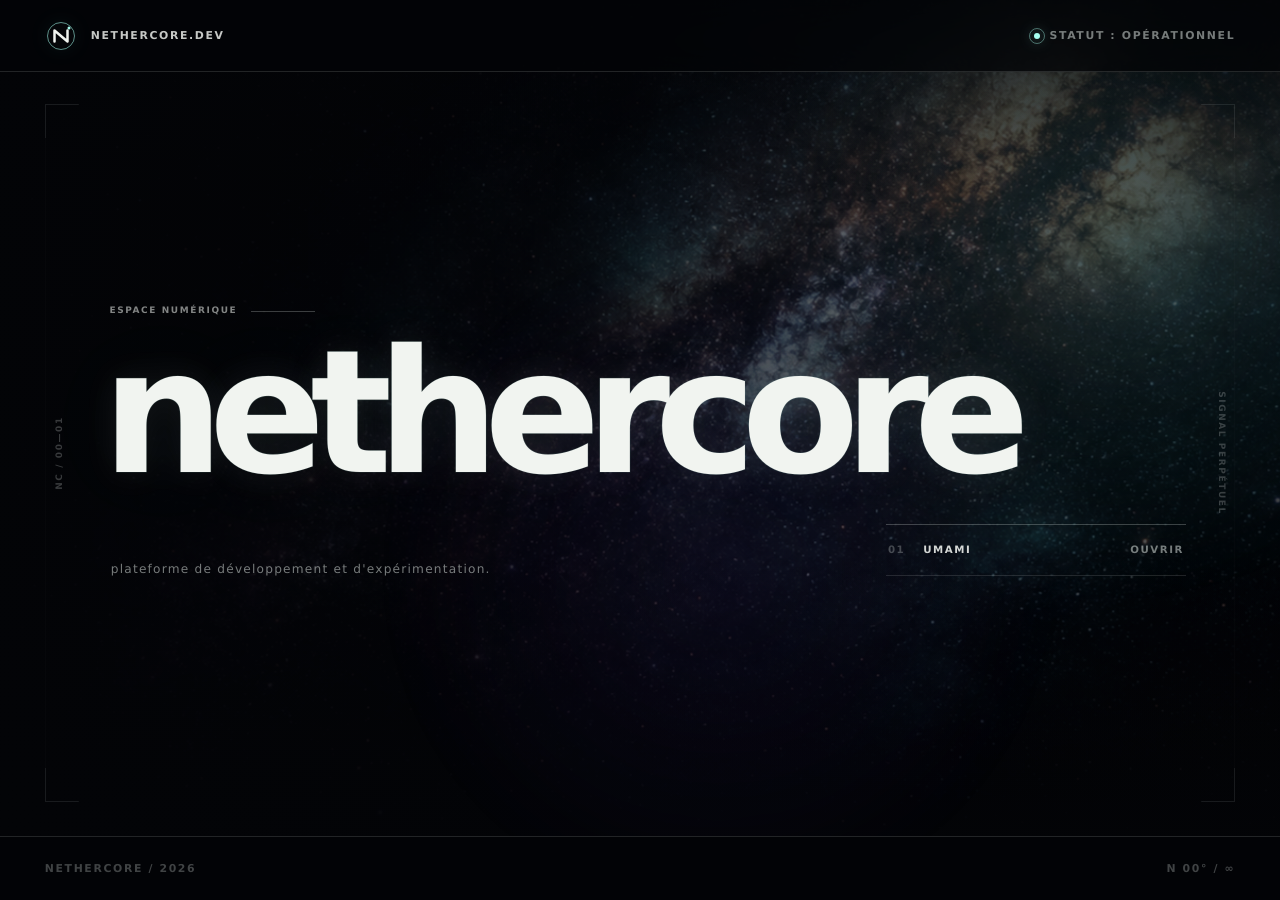
==== public/index.html @ 001ad0b5 "Préparer le déploiement comme site statique" ====
<!doctype html>
<html lang="fr" id="top">
  <head>
    <meta charset="utf-8">
    <meta name="viewport" content="width=device-width, initial-scale=1">
    <title>nethercore.dev — plateforme de développement</title>
    <meta name="description" content="Nethercore est une plateforme de développement et d'expérimentation.">
    <meta name="theme-color" content="#030407">
    <meta name="color-scheme" content="dark">
    <meta name="referrer" content="strict-origin-when-cross-origin">
    <meta name="robots" content="index,follow">
    <link rel="canonical" href="https://nethercore.dev/">

    <meta property="og:type" content="website">
    <meta property="og:site_name" content="nethercore">
    <meta property="og:title" content="nethercore.dev — plateforme de développement">
    <meta property="og:description" content="Plateforme de développement et d'expérimentation.">
    <meta property="og:url" content="https://nethercore.dev/">
    <meta property="og:image" content="https://nethercore.dev/assets/galaxy-field.png">
    <meta property="og:image:type" content="image/png">
    <meta property="og:image:width" content="1717">
    <meta property="og:image:height" content="916">
    <meta property="og:image:alt" content="Scène galactique de nethercore.dev">
    <meta name="twitter:card" content="summary_large_image">
    <meta name="twitter:title" content="nethercore.dev — plateforme de développement">
    <meta name="twitter:description" content="Plateforme de développement et d'expérimentation.">
    <meta name="twitter:image" content="https://nethercore.dev/assets/galaxy-field.png">
    <meta name="twitter:image:alt" content="Scène galactique de nethercore.dev">

    <script type="application/ld+json">
      {
        "@context": "https://schema.org",
        "@type": "WebSite",
        "name": "nethercore",
        "url": "https://nethercore.dev/",
        "description": "Plateforme de développement et d'expérimentation.",
        "inLanguage": "fr"
      }
    </script>

    <link rel="preload" href="assets/galaxy-field.png" as="image" fetchpriority="high">
    <link rel="icon" href="assets/nethercore-mark.svg" type="image/svg+xml">
    <script defer src="https://analytics.nethercore.dev/script.js" data-website-id="b2703175-0c53-4a6f-9a3f-dba105c89543"></script>
    <link rel="stylesheet" href="styles.css?v=20260807-1">
  </head>
  <body>
    <a class="skip-link" href="#main-content">Aller au contenu principal</a>

    <div class="site-shell">
      <header class="topbar">
        <a class="brand-anchor" href="#top" aria-label="Nethercore, retour en haut">
          <img class="brand-mark" src="assets/nethercore-mark.svg" alt="" width="32" height="32">
          <span>nethercore.dev</span>
        </a>

        <div class="signal-state" role="status" aria-label="Statut : opérationnel">
          <span class="signal-dot" aria-hidden="true"></span>
          <span>Statut : opérationnel</span>
        </div>
      </header>

      <main id="main-content">
        <section class="hero" aria-labelledby="site-title">
          <div class="scene" aria-hidden="true">
            <img src="assets/galaxy-field.png" alt="" width="1717" height="916">
            <div class="scene-wash"></div>
            <div class="scene-glow"></div>
          </div>

          <div class="interface-frame" aria-hidden="true">
            <span class="frame-label frame-label-left">NC / 00—01</span>
            <span class="frame-label frame-label-right">SIGNAL PERPÉTUEL</span>
          </div>

          <div class="hero-content">
            <p class="eyebrow">
              <span>espace numérique</span>
              <span class="eyebrow-line" aria-hidden="true"></span>
            </p>

            <h1 id="site-title" class="wordmark" data-text="nethercore">nethercore</h1>

            <div class="hero-meta">
              <p>plateforme de développement et d'expérimentation.</p>

              <a
                class="utility-link"
                data-project
                data-status="live"
                href="https://analytics.nethercore.dev/"
                target="_blank"
                rel="noopener noreferrer"
                aria-label="Ouvrir Umami dans un nouvel onglet"
              >
                <span class="utility-index" aria-hidden="true">01</span>
                <span class="utility-name">umami</span>
                <span class="utility-action">ouvrir</span>
              </a>
            </div>
          </div>
        </section>
      </main>

      <footer class="site-footer">
        <p>nethercore <span aria-hidden="true">/</span> <time id="current-year" datetime="2026">2026</time></p>
        <p aria-hidden="true">N 00° / ∞</p>
      </footer>
    </div>

    <script src="app.js?v=20260807-1" defer></script>
  </body>
</html>
---- public/styles.css ----
:root {
  color-scheme: dark;
  --bg: #030407;
  --text: #f1f4f0;
  --muted: rgba(225, 232, 229, 0.52);
  --faint: rgba(225, 232, 229, 0.28);
  --line: rgba(225, 232, 229, 0.14);
  --line-strong: rgba(225, 232, 229, 0.26);
  --accent: #a7fff0;
  --accent-soft: rgba(108, 255, 231, 0.18);
  --pointer-x: 0;
  --pointer-y: 0;
  --pointer-px: 50%;
  --pointer-py: 50%;
  font-family:
    "Segoe UI Variable Display", "Segoe UI Variable", "Segoe UI", Inter,
    ui-sans-serif, system-ui, -apple-system, BlinkMacSystemFont, sans-serif;
}

* {
  box-sizing: border-box;
}

html {
  min-height: 100%;
  overflow-x: clip;
  background: var(--bg);
  scroll-behavior: smooth;
}

body {
  min-width: 280px;
  min-height: 100%;
  margin: 0;
  overflow-x: clip;
  background: var(--bg);
  color: var(--text);
  text-rendering: geometricPrecision;
}

a {
  color: inherit;
  text-decoration: none;
}

p,
h1 {
  margin: 0;
}

::selection {
  background: rgba(167, 255, 240, 0.25);
  color: var(--text);
}

:focus-visible {
  outline: 2px solid var(--accent);
  outline-offset: 6px;
}

.skip-link {
  position: fixed;
  top: 14px;
  left: 18px;
  z-index: 100;
  display: inline-flex;
  align-items: center;
  min-height: 44px;
  padding: 0 16px;
  border: 1px solid var(--accent);
  background: var(--bg);
  font-size: 0.78rem;
  font-weight: 700;
  transform: translateY(-160%);
  transition: transform 180ms ease;
}

.skip-link:focus {
  transform: translateY(0);
}

.site-shell {
  position: relative;
  min-height: 100svh;
  isolation: isolate;
  background: var(--bg);
}

.topbar,
.site-footer {
  position: relative;
  z-index: 20;
  display: flex;
  align-items: center;
  justify-content: space-between;
  min-height: 72px;
  padding-inline: clamp(20px, 3.5vw, 58px);
  background: rgba(3, 4, 7, 0.78);
  backdrop-filter: blur(18px);
  -webkit-backdrop-filter: blur(18px);
}

.topbar {
  position: absolute;
  inset: 0 0 auto;
  border-bottom: 1px solid var(--line);
}

.brand-anchor,
.signal-state,
.site-footer p {
  font-size: 0.68rem;
  font-weight: 650;
  letter-spacing: 0.15em;
  text-transform: uppercase;
}

.brand-anchor {
  display: inline-flex;
  align-items: center;
  min-height: 44px;
  gap: 14px;
  color: rgba(241, 244, 240, 0.82);
}

.brand-mark {
  display: block;
  width: 32px;
  height: 32px;
  filter: drop-shadow(0 0 10px rgba(108, 255, 231, 0.06));
  transition:
    filter 260ms ease,
    transform 260ms cubic-bezier(0.2, 0.75, 0.25, 1);
}

.brand-anchor:hover .brand-mark {
  filter: drop-shadow(0 0 11px rgba(108, 255, 231, 0.34));
  transform: rotate(-5deg) scale(1.06);
}

.signal-state {
  display: inline-flex;
  align-items: center;
  gap: 10px;
  color: var(--muted);
}

.signal-dot {
  position: relative;
  width: 6px;
  height: 6px;
  border-radius: 50%;
  background: var(--accent);
  box-shadow: 0 0 14px rgba(167, 255, 240, 0.72);
}

.signal-dot::after {
  position: absolute;
  inset: -5px;
  border: 1px solid rgba(167, 255, 240, 0.4);
  border-radius: inherit;
  content: "";
  animation: signal-pulse 2.8s ease-out infinite;
}

.hero {
  position: relative;
  display: grid;
  align-items: center;
  min-height: calc(100svh - 64px);
  padding: 118px clamp(20px, 6vw, 112px) 72px;
  isolation: isolate;
  overflow: hidden;
  background:
    radial-gradient(circle at var(--pointer-px) var(--pointer-py), rgba(127, 255, 235, 0.06), transparent 23rem),
    var(--bg);
}

.scene {
  position: absolute;
  inset: 0;
  z-index: -3;
  overflow: hidden;
  background: #05070b;
}

.scene img {
  position: absolute;
  inset: -6%;
  width: 112%;
  height: 112%;
  object-fit: cover;
  object-position: 54% 48%;
  opacity: 0.68;
  filter: saturate(0.74) contrast(1.12) brightness(0.72);
  transform: translate3d(
      calc(var(--pointer-x) * -13px),
      calc(var(--pointer-y) * -9px),
      0
    )
    scale(1.04);
  animation: scene-drift 34s cubic-bezier(0.45, 0, 0.55, 1) infinite alternate;
  will-change: transform;
}

.scene-wash,
.scene-glow {
  position: absolute;
  inset: 0;
  pointer-events: none;
}

.scene-wash {
  background:
    linear-gradient(90deg, rgba(3, 4, 7, 0.98) 0%, rgba(3, 4, 7, 0.78) 27%, rgba(3, 4, 7, 0.18) 70%, rgba(3, 4, 7, 0.48) 100%),
    linear-gradient(180deg, rgba(3, 4, 7, 0.7) 0%, transparent 24%, transparent 66%, rgba(3, 4, 7, 0.95) 100%);
}

.scene-glow {
  inset: -28%;
  background:
    radial-gradient(circle at 74% 36%, rgba(87, 240, 223, 0.13), transparent 22%),
    radial-gradient(circle at 54% 62%, rgba(105, 78, 218, 0.11), transparent 26%);
  filter: blur(30px);
  opacity: 0.72;
  transform: translate3d(
    calc(var(--pointer-x) * 22px),
    calc(var(--pointer-y) * 18px),
    0
  );
  animation: glow-drift 18s ease-in-out infinite alternate;
  will-change: transform, opacity;
}

.hero::before {
  position: absolute;
  inset: 72px 0 0;
  z-index: -1;
  content: "";
  pointer-events: none;
  background: linear-gradient(
    100deg,
    transparent 44%,
    rgba(213, 255, 249, 0.075) 50%,
    transparent 56%
  );
  transform: translateX(-125%);
  animation: signal-sweep 13s cubic-bezier(0.25, 0.7, 0.2, 1) 2s infinite;
}

.hero::after {
  position: absolute;
  inset: 72px 0 0;
  z-index: 8;
  content: "";
  pointer-events: none;
  background: repeating-linear-gradient(
    180deg,
    transparent 0,
    transparent 3px,
    rgba(255, 255, 255, 0.013) 4px
  );
  mix-blend-mode: soft-light;
}

.interface-frame {
  position: absolute;
  inset: 104px clamp(20px, 3.5vw, 58px) 34px;
  z-index: 4;
  border: 1px solid rgba(225, 232, 229, 0.1);
  pointer-events: none;
  clip-path: polygon(
    0 0,
    34px 0,
    34px 1px,
    calc(100% - 34px) 1px,
    calc(100% - 34px) 0,
    100% 0,
    100% 34px,
    calc(100% - 1px) 34px,
    calc(100% - 1px) calc(100% - 34px),
    100% calc(100% - 34px),
    100% 100%,
    calc(100% - 34px) 100%,
    calc(100% - 34px) calc(100% - 1px),
    34px calc(100% - 1px),
    34px 100%,
    0 100%,
    0 calc(100% - 34px),
    1px calc(100% - 34px),
    1px 34px,
    0 34px
  );
}

.frame-label {
  position: absolute;
  top: 50%;
  color: rgba(225, 232, 229, 0.24);
  font-size: 0.56rem;
  font-weight: 650;
  letter-spacing: 0.18em;
  white-space: nowrap;
  text-transform: uppercase;
}

.frame-label-left {
  left: 14px;
  transform: translate(-50%, -50%) rotate(-90deg);
}

.frame-label-right {
  right: 14px;
  transform: translate(50%, -50%) rotate(90deg);
}

.hero-content {
  position: relative;
  z-index: 6;
  width: min(100%, 1480px);
  margin-inline: auto;
  padding-inline: clamp(14px, 2vw, 34px);
}

.eyebrow {
  display: flex;
  align-items: center;
  width: min(430px, 48vw);
  gap: 14px;
  margin: 0 0 clamp(24px, 3.6vh, 42px) 0.55vw;
  color: rgba(241, 244, 240, 0.54);
  font-size: clamp(0.56rem, 0.65vw, 0.68rem);
  font-weight: 650;
  letter-spacing: 0.18em;
  text-transform: uppercase;
  opacity: 0;
  animation: content-reveal 1s ease-out 160ms forwards;
}

.eyebrow-line {
  width: clamp(28px, 5vw, 72px);
  height: 1px;
  background: var(--line-strong);
}

.wordmark {
  position: relative;
  display: inline-block;
  max-width: 100%;
  color: var(--text);
  font-size: clamp(3.7rem, 13.4vw, 13.6rem);
  font-weight: 570;
  line-height: 0.76;
  letter-spacing: -0.088em;
  white-space: nowrap;
  text-transform: lowercase;
  text-shadow:
    0 0 34px rgba(241, 244, 240, 0.08),
    0 0 100px rgba(108, 255, 231, 0.05);
  opacity: 0;
  transform: translateY(28px);
  animation: wordmark-arrive 1.4s cubic-bezier(0.18, 0.78, 0.24, 1) 80ms forwards;
  will-change: transform;
}

.wordmark::after {
  position: absolute;
  inset: 0;
  z-index: -1;
  content: attr(data-text);
  color: transparent;
  -webkit-text-stroke: 1px rgba(167, 255, 240, 0.14);
  text-shadow: none;
  transform: translate3d(
    calc(var(--pointer-x) * 3px),
    calc(var(--pointer-y) * 2px),
    0
  );
  transition: transform 80ms linear;
}

.hero-meta {
  display: grid;
  grid-template-columns: 1fr auto;
  align-items: end;
  gap: 32px;
  width: min(100%, 1110px);
  margin: clamp(34px, 5vh, 64px) 0 0 0.65vw;
  opacity: 0;
  animation: content-reveal 1s ease-out 460ms forwards;
}

.hero-meta > p {
  color: var(--muted);
  font-size: clamp(0.76rem, 0.9vw, 0.9rem);
  font-weight: 450;
  letter-spacing: 0.1em;
  text-transform: lowercase;
}

.utility-link {
  display: grid;
  grid-template-columns: auto minmax(72px, 1fr) auto;
  align-items: center;
  min-width: min(300px, 34vw);
  min-height: 52px;
  gap: 18px;
  padding: 0 2px;
  border-top: 1px solid var(--line-strong);
  border-bottom: 1px solid var(--line);
  color: var(--muted);
  font-size: 0.64rem;
  font-weight: 680;
  letter-spacing: 0.15em;
  text-transform: uppercase;
  transition:
    border-color 260ms ease,
    color 260ms ease,
    padding 260ms cubic-bezier(0.2, 0.75, 0.25, 1);
}

.utility-index {
  color: var(--faint);
  font-variant-numeric: tabular-nums;
}

.utility-name {
  color: rgba(241, 244, 240, 0.88);
}

.utility-action {
  transition: color 260ms ease;
}

.utility-link:hover {
  padding-inline: 8px;
  border-color: rgba(167, 255, 240, 0.56);
  color: var(--text);
}

.utility-link:hover .utility-action {
  color: var(--accent);
}

.site-footer {
  min-height: 64px;
  border-top: 1px solid var(--line);
  color: var(--faint);
}

html[data-visibility="hidden"] * {
  animation-play-state: paused !important;
}

@keyframes wordmark-arrive {
  0% {
    opacity: 0;
    filter: blur(10px);
    transform: translateY(28px);
    letter-spacing: -0.12em;
  }

  100% {
    opacity: 1;
    filter: blur(0);
    transform: translateY(0);
    letter-spacing: -0.088em;
  }
}

@keyframes content-reveal {
  from {
    opacity: 0;
    transform: translateY(10px);
  }

  to {
    opacity: 1;
    transform: translateY(0);
  }
}

@keyframes scene-drift {
  from {
    transform: translate3d(
        calc(var(--pointer-x) * -13px),
        calc(var(--pointer-y) * -9px),
        0
      )
      scale(1.04);
  }

  to {
    transform: translate3d(
        calc(var(--pointer-x) * -13px - 0.8%),
        calc(var(--pointer-y) * -9px + 0.6%),
        0
      )
      scale(1.09);
  }
}

@keyframes glow-drift {
  from {
    opacity: 0.52;
  }

  to {
    opacity: 0.86;
  }
}

@keyframes signal-sweep {
  0%,
  58% {
    transform: translateX(-125%);
  }

  82%,
  100% {
    transform: translateX(125%);
  }
}

@keyframes signal-pulse {
  0% {
    opacity: 0.6;
    transform: scale(0.55);
  }

  75%,
  100% {
    opacity: 0;
    transform: scale(1.55);
  }
}

@media (max-width: 780px) {
  .topbar,
  .site-footer {
    min-height: 64px;
    padding-inline: 18px;
  }

  .brand-anchor {
    gap: 10px;
  }

  .brand-mark {
    width: 30px;
    height: 30px;
  }

  .signal-state {
    font-size: 0;
    gap: 0;
  }

  .signal-dot {
    width: 7px;
    height: 7px;
  }

  .hero {
    min-height: calc(100svh - 64px);
    padding: 108px 22px 64px;
  }

  .hero::before,
  .hero::after {
    inset-block-start: 64px;
  }

  .interface-frame {
    inset: 88px 18px 24px;
  }

  .frame-label {
    display: none;
  }

  .scene img {
    inset: -8%;
    width: 116%;
    height: 116%;
    object-position: 62% center;
    opacity: 0.63;
  }

  .scene-wash {
    background:
      linear-gradient(90deg, rgba(3, 4, 7, 0.92) 0%, rgba(3, 4, 7, 0.58) 48%, rgba(3, 4, 7, 0.34) 100%),
      linear-gradient(180deg, rgba(3, 4, 7, 0.75) 0%, transparent 28%, rgba(3, 4, 7, 0.18) 62%, rgba(3, 4, 7, 0.96) 100%);
  }

  .hero-content {
    padding-inline: 10px;
  }

  .eyebrow {
    width: min(100%, 360px);
    margin-bottom: 30px;
    gap: 10px;
    font-size: 0.52rem;
  }

  .eyebrow-line {
    width: 28px;
  }

  .wordmark {
    font-size: clamp(3.55rem, 18vw, 7.1rem);
    letter-spacing: -0.09em;
  }

  .hero-meta {
    grid-template-columns: 1fr;
    align-items: start;
    gap: clamp(30px, 8vh, 58px);
    margin-top: 34px;
  }

  .utility-link {
    width: 100%;
    min-width: 0;
  }

  .site-footer p:last-child {
    display: none;
  }
}

@media (max-width: 380px) {
  .brand-anchor > span:last-child {
    display: none;
  }

  .hero {
    padding-inline: 18px;
  }

  .hero-content {
    padding-inline: 8px;
  }

  .eyebrow {
    letter-spacing: 0.12em;
  }

  .wordmark {
    font-size: clamp(3.2rem, 17.8vw, 4.25rem);
  }
}

@media (min-width: 1900px) {
  .hero-content {
    width: min(88vw, 1720px);
  }

  .wordmark {
    font-size: clamp(12rem, 12vw, 16rem);
  }
}

@media (prefers-reduced-motion: reduce) {
  *,
  *::before,
  *::after {
    scroll-behavior: auto !important;
    animation-duration: 0.01ms !important;
    animation-iteration-count: 1 !important;
    animation-delay: 0ms !important;
    transition-duration: 0.01ms !important;
  }

  .scene img,
  .scene-glow,
  .wordmark::after {
    transform: none;
  }
}
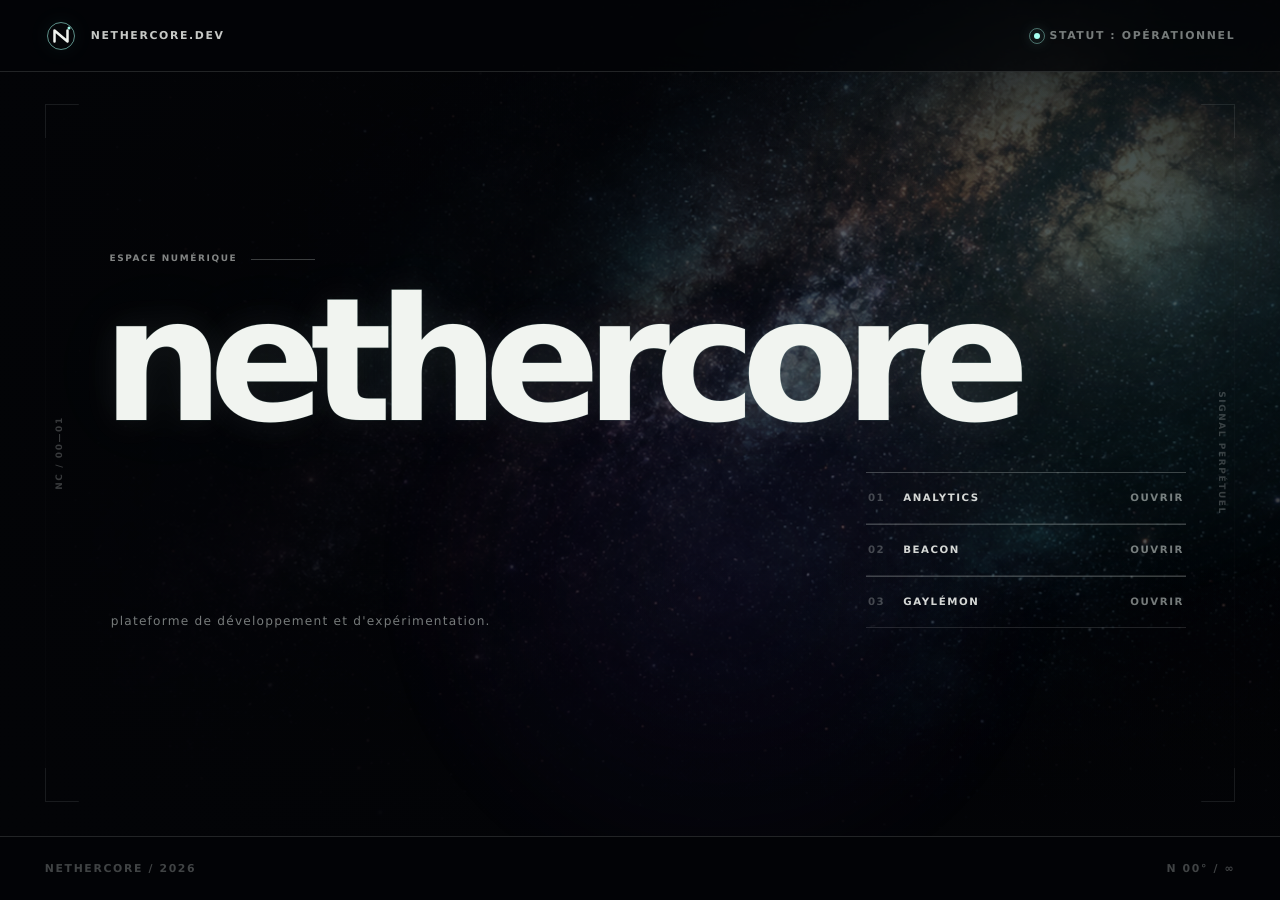
==== commit 2af0d033: "Ajouter les projets publics à la landing" ====
--- a/public/index.html
+++ b/public/index.html
@@ -41,7 +41,7 @@
     <link rel="preload" href="assets/galaxy-field.png" as="image" fetchpriority="high">
     <link rel="icon" href="assets/nethercore-mark.svg" type="image/svg+xml">
     <script defer src="https://analytics.nethercore.dev/script.js" data-website-id="b2703175-0c53-4a6f-9a3f-dba105c89543"></script>
-    <link rel="stylesheet" href="styles.css?v=20260807-1">
+    <link rel="stylesheet" href="styles.css?v=20260808-1">
   </head>
   <body>
     <a class="skip-link" href="#main-content">Aller au contenu principal</a>
@@ -83,19 +83,49 @@
             <div class="hero-meta">
               <p>plateforme de développement et d'expérimentation.</p>
 
-              <a
-                class="utility-link"
-                data-project
-                data-status="live"
-                href="https://analytics.nethercore.dev/"
-                target="_blank"
-                rel="noopener noreferrer"
-                aria-label="Ouvrir Umami dans un nouvel onglet"
-              >
-                <span class="utility-index" aria-hidden="true">01</span>
-                <span class="utility-name">umami</span>
-                <span class="utility-action">ouvrir</span>
-              </a>
+              <nav class="utility-list" aria-label="Projets publics">
+                <a
+                  class="utility-link"
+                  data-project
+                  data-status="live"
+                  href="https://analytics.nethercore.dev/"
+                  target="_blank"
+                  rel="noopener noreferrer"
+                  aria-label="Ouvrir Analytics dans un nouvel onglet"
+                >
+                  <span class="utility-index" aria-hidden="true">01</span>
+                  <span class="utility-name">analytics</span>
+                  <span class="utility-action">ouvrir</span>
+                </a>
+
+                <a
+                  class="utility-link"
+                  data-project
+                  data-status="live"
+                  href="https://beacon.nethercore.dev/"
+                  target="_blank"
+                  rel="noopener noreferrer"
+                  aria-label="Ouvrir Beacon dans un nouvel onglet"
+                >
+                  <span class="utility-index" aria-hidden="true">02</span>
+                  <span class="utility-name">beacon</span>
+                  <span class="utility-action">ouvrir</span>
+                </a>
+
+                <a
+                  class="utility-link"
+                  data-project
+                  data-status="live"
+                  href="https://gaylemon.nethercore.dev/"
+                  target="_blank"
+                  rel="noopener noreferrer"
+                  aria-label="Ouvrir Gaylémon dans un nouvel onglet"
+                >
+                  <span class="utility-index" aria-hidden="true">03</span>
+                  <span class="utility-name">gaylémon</span>
+                  <span class="utility-action">ouvrir</span>
+                </a>
+              </nav>
             </div>
           </div>
         </section>
--- a/public/styles.css
+++ b/public/styles.css
@@ -398,11 +398,15 @@
   text-transform: lowercase;
 }
 
+.utility-list {
+  display: grid;
+  width: min(320px, 34vw);
+}
+
 .utility-link {
   display: grid;
   grid-template-columns: auto minmax(72px, 1fr) auto;
   align-items: center;
-  min-width: min(300px, 34vw);
   min-height: 52px;
   gap: 18px;
   padding: 0 2px;
@@ -620,9 +624,8 @@
     margin-top: 34px;
   }
 
-  .utility-link {
+  .utility-list {
     width: 100%;
-    min-width: 0;
   }
 
   .site-footer p:last-child {
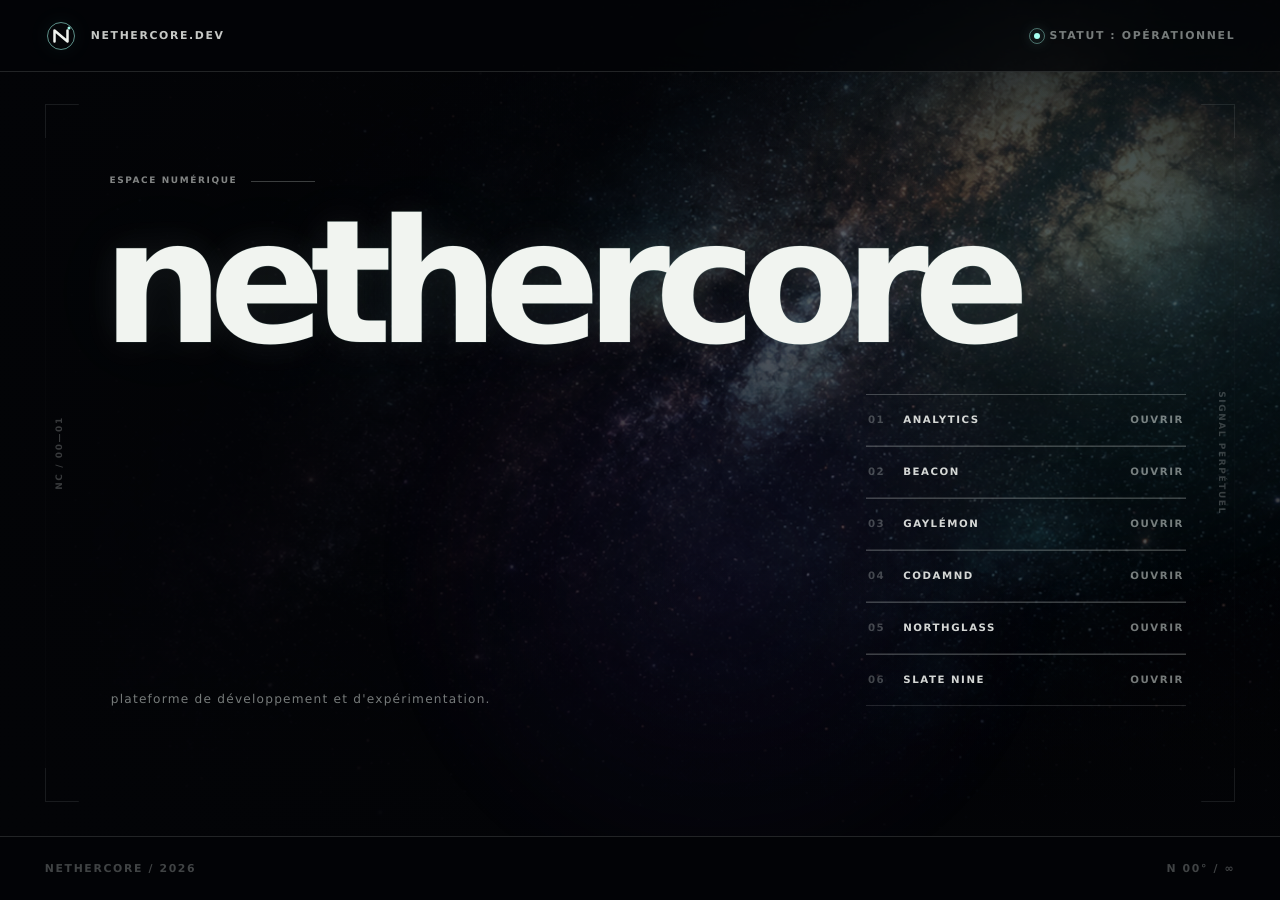
==== commit 4ec2e431: "Ajouter CodaMND, Northglass et Slate Nine" ====
--- a/public/index.html
+++ b/public/index.html
@@ -125,6 +125,48 @@
                   <span class="utility-name">gaylémon</span>
                   <span class="utility-action">ouvrir</span>
                 </a>
+
+                <a
+                  class="utility-link"
+                  data-project
+                  data-status="live"
+                  href="https://codamnd.nethercore.dev/"
+                  target="_blank"
+                  rel="noopener noreferrer"
+                  aria-label="Ouvrir CodaMND dans un nouvel onglet"
+                >
+                  <span class="utility-index" aria-hidden="true">04</span>
+                  <span class="utility-name">codamnd</span>
+                  <span class="utility-action">ouvrir</span>
+                </a>
+
+                <a
+                  class="utility-link"
+                  data-project
+                  data-status="live"
+                  href="https://northglass.nethercore.dev/"
+                  target="_blank"
+                  rel="noopener noreferrer"
+                  aria-label="Ouvrir Northglass dans un nouvel onglet"
+                >
+                  <span class="utility-index" aria-hidden="true">05</span>
+                  <span class="utility-name">northglass</span>
+                  <span class="utility-action">ouvrir</span>
+                </a>
+
+                <a
+                  class="utility-link"
+                  data-project
+                  data-status="live"
+                  href="https://slate-nine.nethercore.dev/"
+                  target="_blank"
+                  rel="noopener noreferrer"
+                  aria-label="Ouvrir Slate Nine dans un nouvel onglet"
+                >
+                  <span class="utility-index" aria-hidden="true">06</span>
+                  <span class="utility-name">slate nine</span>
+                  <span class="utility-action">ouvrir</span>
+                </a>
               </nav>
             </div>
           </div>
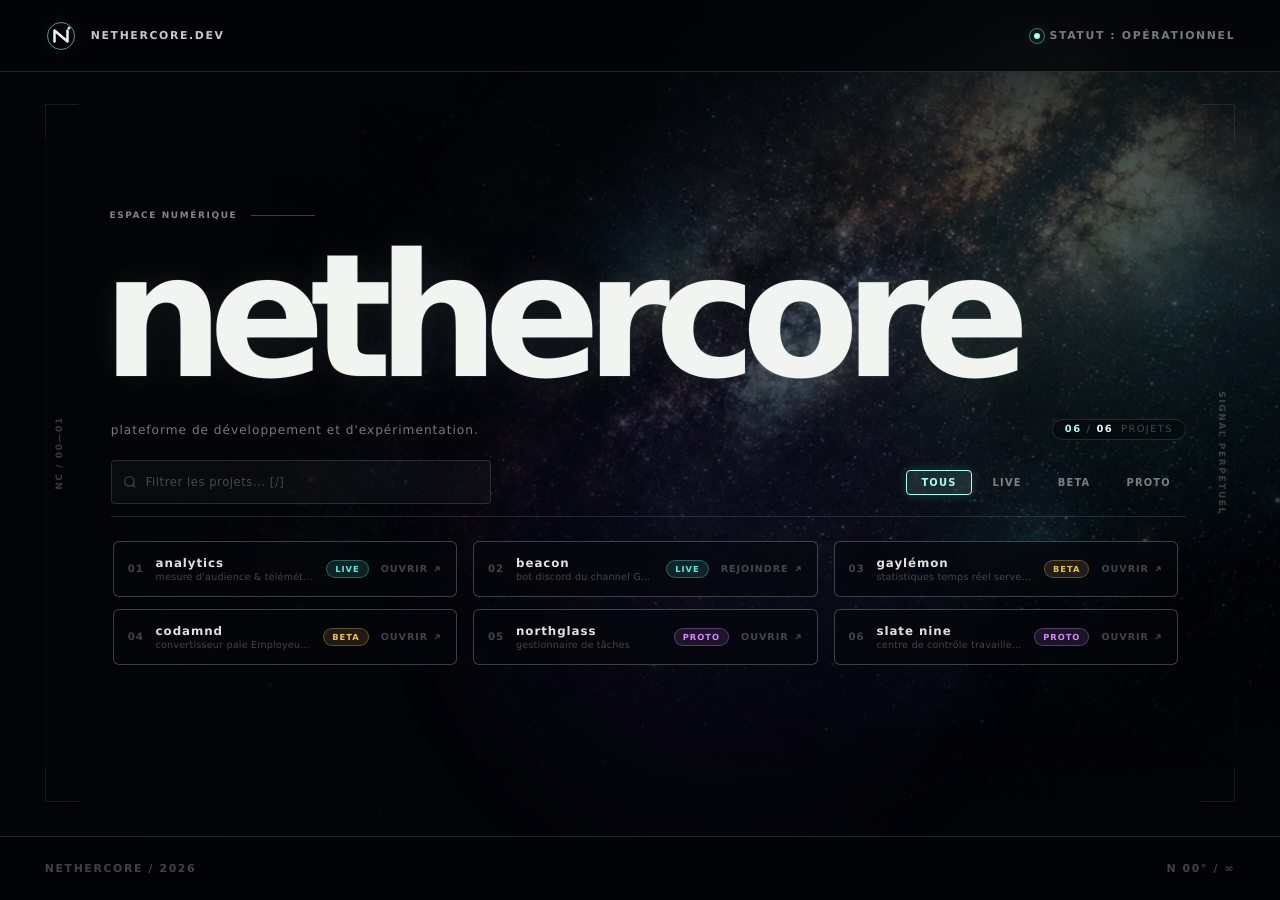
==== commit eeab7222: "Améliorer l’exploration des projets" ====
--- a/public/index.html
+++ b/public/index.html
@@ -41,7 +41,7 @@
     <link rel="preload" href="assets/galaxy-field.png" as="image" fetchpriority="high">
     <link rel="icon" href="assets/nethercore-mark.svg" type="image/svg+xml">
     <script defer src="https://analytics.nethercore.dev/script.js" data-website-id="b2703175-0c53-4a6f-9a3f-dba105c89543"></script>
-    <link rel="stylesheet" href="styles.css?v=20260808-1">
+    <link rel="stylesheet" href="styles.css?v=20260809-1">
   </head>
   <body>
     <a class="skip-link" href="#main-content">Aller au contenu principal</a>
@@ -78,96 +78,188 @@
               <span class="eyebrow-line" aria-hidden="true"></span>
             </p>
 
-            <h1 id="site-title" class="wordmark" data-text="nethercore">nethercore</h1>
+            <h1 id="site-title" class="wordmark" data-text="nethercore" aria-label="nethercore">nethercore</h1>
 
             <div class="hero-meta">
-              <p>plateforme de développement et d'expérimentation.</p>
-
-              <nav class="utility-list" aria-label="Projets publics">
+              <div class="meta-header">
+                <p class="meta-description">plateforme de développement et d'expérimentation.</p>
+                <div class="project-counter" id="project-counter" aria-live="polite">
+                  <span class="counter-visible">06</span><span class="counter-separator">/</span><span class="counter-total">06</span>
+                  <span class="counter-label">projets</span>
+                </div>
+              </div>
+
+              <div class="project-controls" hidden>
+                <div class="search-box">
+                  <svg class="search-icon" aria-hidden="true" width="14" height="14" viewBox="0 0 24 24" fill="none" stroke="currentColor" stroke-width="2">
+                    <circle cx="11" cy="11" r="8"></circle>
+                    <line x1="21" y1="21" x2="16.65" y2="16.65"></line>
+                  </svg>
+                  <input
+                    type="search"
+                    id="project-search"
+                    class="search-input"
+                    placeholder="Filtrer les projets... [/]"
+                    aria-label="Filtrer la liste des projets"
+                    autocomplete="off"
+                    spellcheck="false"
+                  >
+                  <button type="button" id="search-clear" class="search-clear" aria-label="Effacer la recherche" hidden>
+                    &times;
+                  </button>
+                </div>
+
+                <div class="filter-tabs" role="group" aria-label="Filtrer par statut">
+                  <button type="button" class="filter-tab active" data-filter="all" aria-pressed="true">Tous</button>
+                  <button type="button" class="filter-tab" data-filter="live" aria-pressed="false">Live</button>
+                  <button type="button" class="filter-tab" data-filter="beta" aria-pressed="false">Beta</button>
+                  <button type="button" class="filter-tab" data-filter="proto" aria-pressed="false">Proto</button>
+                </div>
+              </div>
+
+              <nav class="utility-list" id="project-list" aria-label="Projets publics">
                 <a
                   class="utility-link"
                   data-project
                   data-status="live"
+                  data-category="live"
+                  data-name="analytics"
                   href="https://analytics.nethercore.dev/"
                   target="_blank"
                   rel="noopener noreferrer"
                   aria-label="Ouvrir Analytics dans un nouvel onglet"
                 >
                   <span class="utility-index" aria-hidden="true">01</span>
-                  <span class="utility-name">analytics</span>
-                  <span class="utility-action">ouvrir</span>
+                  <div class="utility-info">
+                    <span class="utility-name">analytics</span>
+                    <span class="utility-desc">mesure d'audience & télémétrie</span>
+                  </div>
+                  <span class="utility-badge badge-live">live</span>
+                  <span class="utility-action" aria-hidden="true">
+                    <span>ouvrir</span>
+                    <svg width="10" height="10" viewBox="0 0 12 12" fill="none" stroke="currentColor" stroke-width="1.5"><path d="M3.5 8.5L8.5 3.5M8.5 3.5H4.5M8.5 3.5V7.5"/></svg>
+                  </span>
                 </a>
 
                 <a
                   class="utility-link"
                   data-project
                   data-status="live"
-                  href="https://beacon.nethercore.dev/"
-                  target="_blank"
-                  rel="noopener noreferrer"
-                  aria-label="Ouvrir Beacon dans un nouvel onglet"
+                  data-category="live"
+                  data-name="beacon"
+                  href="https://discord.gg/HPFWrFjdXJ"
+                  target="_blank"
+                  rel="noopener noreferrer"
+                  aria-label="Rejoindre le bot Beacon Discord dans un nouvel onglet"
                 >
                   <span class="utility-index" aria-hidden="true">02</span>
-                  <span class="utility-name">beacon</span>
-                  <span class="utility-action">ouvrir</span>
-                </a>
-
-                <a
-                  class="utility-link"
-                  data-project
-                  data-status="live"
+                  <div class="utility-info">
+                    <span class="utility-name">beacon</span>
+                    <span class="utility-desc">bot discord du channel Gaymers</span>
+                  </div>
+                  <span class="utility-badge badge-live">live</span>
+                  <span class="utility-action" aria-hidden="true">
+                    <span>rejoindre</span>
+                    <svg width="10" height="10" viewBox="0 0 12 12" fill="none" stroke="currentColor" stroke-width="1.5"><path d="M3.5 8.5L8.5 3.5M8.5 3.5H4.5M8.5 3.5V7.5"/></svg>
+                  </span>
+                </a>
+
+                <a
+                  class="utility-link"
+                  data-project
+                  data-status="beta"
+                  data-category="beta"
+                  data-name="gaylémon"
                   href="https://gaylemon.nethercore.dev/"
                   target="_blank"
                   rel="noopener noreferrer"
                   aria-label="Ouvrir Gaylémon dans un nouvel onglet"
                 >
                   <span class="utility-index" aria-hidden="true">03</span>
-                  <span class="utility-name">gaylémon</span>
-                  <span class="utility-action">ouvrir</span>
-                </a>
-
-                <a
-                  class="utility-link"
-                  data-project
-                  data-status="live"
+                  <div class="utility-info">
+                    <span class="utility-name">gaylémon</span>
+                    <span class="utility-desc">statistiques temps réel serveur Palworld</span>
+                  </div>
+                  <span class="utility-badge badge-beta">beta</span>
+                  <span class="utility-action" aria-hidden="true">
+                    <span>ouvrir</span>
+                    <svg width="10" height="10" viewBox="0 0 12 12" fill="none" stroke="currentColor" stroke-width="1.5"><path d="M3.5 8.5L8.5 3.5M8.5 3.5H4.5M8.5 3.5V7.5"/></svg>
+                  </span>
+                </a>
+
+                <a
+                  class="utility-link"
+                  data-project
+                  data-status="beta"
+                  data-category="beta"
+                  data-name="codamnd"
                   href="https://codamnd.nethercore.dev/"
                   target="_blank"
                   rel="noopener noreferrer"
                   aria-label="Ouvrir CodaMND dans un nouvel onglet"
                 >
                   <span class="utility-index" aria-hidden="true">04</span>
-                  <span class="utility-name">codamnd</span>
-                  <span class="utility-action">ouvrir</span>
-                </a>
-
-                <a
-                  class="utility-link"
-                  data-project
-                  data-status="live"
+                  <div class="utility-info">
+                    <span class="utility-name">codamnd</span>
+                    <span class="utility-desc">convertisseur paie EmployeurD vers MND</span>
+                  </div>
+                  <span class="utility-badge badge-beta">beta</span>
+                  <span class="utility-action" aria-hidden="true">
+                    <span>ouvrir</span>
+                    <svg width="10" height="10" viewBox="0 0 12 12" fill="none" stroke="currentColor" stroke-width="1.5"><path d="M3.5 8.5L8.5 3.5M8.5 3.5H4.5M8.5 3.5V7.5"/></svg>
+                  </span>
+                </a>
+
+                <a
+                  class="utility-link"
+                  data-project
+                  data-status="proto"
+                  data-category="proto"
+                  data-name="northglass"
                   href="https://northglass.nethercore.dev/"
                   target="_blank"
                   rel="noopener noreferrer"
                   aria-label="Ouvrir Northglass dans un nouvel onglet"
                 >
                   <span class="utility-index" aria-hidden="true">05</span>
-                  <span class="utility-name">northglass</span>
-                  <span class="utility-action">ouvrir</span>
-                </a>
-
-                <a
-                  class="utility-link"
-                  data-project
-                  data-status="live"
+                  <div class="utility-info">
+                    <span class="utility-name">northglass</span>
+                    <span class="utility-desc">gestionnaire de tâches</span>
+                  </div>
+                  <span class="utility-badge badge-proto">proto</span>
+                  <span class="utility-action" aria-hidden="true">
+                    <span>ouvrir</span>
+                    <svg width="10" height="10" viewBox="0 0 12 12" fill="none" stroke="currentColor" stroke-width="1.5"><path d="M3.5 8.5L8.5 3.5M8.5 3.5H4.5M8.5 3.5V7.5"/></svg>
+                  </span>
+                </a>
+
+                <a
+                  class="utility-link"
+                  data-project
+                  data-status="proto"
+                  data-category="proto"
+                  data-name="slate nine"
                   href="https://slate-nine.nethercore.dev/"
                   target="_blank"
                   rel="noopener noreferrer"
                   aria-label="Ouvrir Slate Nine dans un nouvel onglet"
                 >
                   <span class="utility-index" aria-hidden="true">06</span>
-                  <span class="utility-name">slate nine</span>
-                  <span class="utility-action">ouvrir</span>
+                  <div class="utility-info">
+                    <span class="utility-name">slate nine</span>
+                    <span class="utility-desc">centre de contrôle travailleur autonome</span>
+                  </div>
+                  <span class="utility-badge badge-proto">proto</span>
+                  <span class="utility-action" aria-hidden="true">
+                    <span>ouvrir</span>
+                    <svg width="10" height="10" viewBox="0 0 12 12" fill="none" stroke="currentColor" stroke-width="1.5"><path d="M3.5 8.5L8.5 3.5M8.5 3.5H4.5M8.5 3.5V7.5"/></svg>
+                  </span>
                 </a>
               </nav>
+
+              <div class="no-results" id="no-results" role="status" hidden>
+                <p>aucun projet ne correspond à votre recherche.</p>
+              </div>
             </div>
           </div>
         </section>
@@ -179,6 +271,6 @@
       </footer>
     </div>
 
-    <script src="app.js?v=20260807-1" defer></script>
+    <script src="app.js?v=20260809-1" defer></script>
   </body>
 </html>
--- a/public/styles.css
+++ b/public/styles.css
@@ -380,70 +380,350 @@
 }
 
 .hero-meta {
-  display: grid;
-  grid-template-columns: 1fr auto;
-  align-items: end;
-  gap: 32px;
-  width: min(100%, 1110px);
-  margin: clamp(34px, 5vh, 64px) 0 0 0.65vw;
+  display: flex;
+  flex-direction: column;
+  gap: 20px;
+  width: min(100%, 1160px);
+  margin: clamp(28px, 4vh, 48px) 0 0 0.65vw;
   opacity: 0;
   animation: content-reveal 1s ease-out 460ms forwards;
 }
 
-.hero-meta > p {
+.meta-header {
+  display: flex;
+  align-items: center;
+  justify-content: space-between;
+  gap: 16px;
+  flex-wrap: wrap;
+}
+
+.meta-description {
   color: var(--muted);
-  font-size: clamp(0.76rem, 0.9vw, 0.9rem);
+  font-size: clamp(0.76rem, 0.88vw, 0.9rem);
   font-weight: 450;
-  letter-spacing: 0.1em;
+  letter-spacing: 0.08em;
   text-transform: lowercase;
+}
+
+.project-counter {
+  display: inline-flex;
+  align-items: center;
+  gap: 5px;
+  padding: 4px 12px;
+  border: 1px solid var(--line);
+  border-radius: 20px;
+  background: rgba(3, 4, 7, 0.5);
+  backdrop-filter: blur(8px);
+  font-size: 0.62rem;
+  font-weight: 700;
+  letter-spacing: 0.14em;
+  text-transform: uppercase;
+  color: var(--muted);
+}
+
+.counter-visible {
+  color: var(--accent);
+}
+
+.counter-separator {
+  color: var(--faint);
+}
+
+.counter-total {
+  color: var(--text);
+}
+
+.counter-label {
+  margin-left: 3px;
+  color: var(--faint);
+  font-weight: 500;
+}
+
+.project-controls {
+  display: flex;
+  align-items: center;
+  justify-content: space-between;
+  gap: 16px;
+  flex-wrap: wrap;
+  padding-bottom: 12px;
+  border-bottom: 1px solid var(--line);
+}
+
+.project-controls[hidden],
+.search-clear[hidden] {
+  display: none;
+}
+
+.search-box {
+  position: relative;
+  display: flex;
+  align-items: center;
+  flex: 1 1 240px;
+  max-width: 380px;
+}
+
+.search-icon {
+  position: absolute;
+  left: 12px;
+  color: var(--faint);
+  pointer-events: none;
+  transition: color 200ms ease;
+}
+
+.search-box:focus-within .search-icon {
+  color: var(--accent);
+}
+
+.search-input {
+  width: 100%;
+  height: 44px;
+  padding: 0 44px 0 34px;
+  border: 1px solid var(--line);
+  border-radius: 4px;
+  background: rgba(225, 232, 229, 0.03);
+  color: var(--text);
+  font-family: inherit;
+  font-size: 0.72rem;
+  letter-spacing: 0.05em;
+  transition: border-color 200ms ease, background 200ms ease, box-shadow 200ms ease;
+}
+
+.search-input::placeholder {
+  color: var(--faint);
+}
+
+.search-input:focus {
+  outline: none;
+  border-color: rgba(167, 255, 240, 0.55);
+  background: rgba(167, 255, 240, 0.04);
+  box-shadow: 0 0 14px rgba(108, 255, 231, 0.12);
+}
+
+.search-clear {
+  position: absolute;
+  right: 0;
+  display: inline-flex;
+  align-items: center;
+  justify-content: center;
+  width: 44px;
+  height: 44px;
+  padding: 0;
+  border: none;
+  background: transparent;
+  color: var(--faint);
+  font-size: 1.1rem;
+  line-height: 1;
+  cursor: pointer;
+  border-radius: 50%;
+  transition: color 180ms ease, background 180ms ease;
+}
+
+.search-clear:hover {
+  color: var(--text);
+  background: rgba(255, 255, 255, 0.1);
+}
+
+.filter-tabs {
+  display: flex;
+  align-items: center;
+  gap: 6px;
+}
+
+.filter-tab {
+  padding: 6px 14px;
+  border: 1px solid transparent;
+  border-radius: 4px;
+  background: transparent;
+  color: var(--muted);
+  font-family: inherit;
+  font-size: 0.62rem;
+  font-weight: 650;
+  letter-spacing: 0.12em;
+  text-transform: uppercase;
+  cursor: pointer;
+  transition: all 200ms ease;
+}
+
+.filter-tab:hover {
+  border-color: var(--line-strong);
+  color: var(--text);
+}
+
+.filter-tab.active {
+  border-color: var(--accent);
+  background: rgba(167, 255, 240, 0.12);
+  color: var(--accent);
+  box-shadow: 0 0 12px rgba(108, 255, 231, 0.18);
 }
 
 .utility-list {
   display: grid;
-  width: min(320px, 34vw);
+  grid-template-columns: repeat(auto-fill, minmax(320px, 1fr));
+  gap: 12px 16px;
+  max-height: clamp(260px, 36vh, 440px);
+  padding: 6px 8px 6px 2px;
+  margin-top: -2px;
+  overflow-y: auto;
+  scrollbar-width: thin;
+  scrollbar-color: rgba(167, 255, 240, 0.3) rgba(3, 4, 7, 0.4);
+}
+
+.utility-list::-webkit-scrollbar {
+  width: 5px;
+}
+
+.utility-list::-webkit-scrollbar-track {
+  background: rgba(3, 4, 7, 0.4);
+  border-radius: 4px;
+}
+
+.utility-list::-webkit-scrollbar-thumb {
+  border-radius: 4px;
+  background: rgba(167, 255, 240, 0.28);
+}
+
+.utility-list::-webkit-scrollbar-thumb:hover {
+  background: rgba(167, 255, 240, 0.55);
 }
 
 .utility-link {
   display: grid;
-  grid-template-columns: auto minmax(72px, 1fr) auto;
-  align-items: center;
-  min-height: 52px;
-  gap: 18px;
-  padding: 0 2px;
-  border-top: 1px solid var(--line-strong);
-  border-bottom: 1px solid var(--line);
+  grid-template-columns: auto minmax(0, 1fr) auto auto;
+  align-items: center;
+  gap: 12px;
+  min-height: 56px;
+  padding: 10px 14px;
+  border: 1px solid var(--line-strong);
+  border-radius: 6px;
+  background: rgba(5, 7, 11, 0.65);
+  backdrop-filter: blur(12px);
+  -webkit-backdrop-filter: blur(12px);
   color: var(--muted);
-  font-size: 0.64rem;
-  font-weight: 680;
-  letter-spacing: 0.15em;
-  text-transform: uppercase;
   transition:
-    border-color 260ms ease,
-    color 260ms ease,
-    padding 260ms cubic-bezier(0.2, 0.75, 0.25, 1);
+    border-color 200ms ease,
+    background 200ms ease,
+    transform 200ms cubic-bezier(0.2, 0.75, 0.25, 1),
+    box-shadow 200ms ease;
+}
+
+.utility-link[hidden] {
+  display: none !important;
 }
 
 .utility-index {
   color: var(--faint);
+  font-size: 0.64rem;
+  font-weight: 700;
   font-variant-numeric: tabular-nums;
+  letter-spacing: 0.08em;
+}
+
+.utility-info {
+  display: flex;
+  flex-direction: column;
+  gap: 2px;
+  min-width: 0;
 }
 
 .utility-name {
-  color: rgba(241, 244, 240, 0.88);
+  overflow: hidden;
+  color: rgba(241, 244, 240, 0.92);
+  font-size: 0.74rem;
+  font-weight: 680;
+  letter-spacing: 0.08em;
+  text-overflow: ellipsis;
+  white-space: nowrap;
+  text-transform: lowercase;
+}
+
+.utility-desc {
+  overflow: hidden;
+  color: var(--faint);
+  font-size: 0.6rem;
+  font-weight: 450;
+  letter-spacing: 0.02em;
+  text-overflow: ellipsis;
+  white-space: nowrap;
+}
+
+.utility-badge {
+  display: inline-flex;
+  align-items: center;
+  justify-content: center;
+  height: 18px;
+  padding: 0 8px;
+  border-radius: 10px;
+  font-size: 0.52rem;
+  font-weight: 750;
+  letter-spacing: 0.12em;
+  text-transform: uppercase;
+}
+
+.badge-live {
+  border: 1px solid rgba(87, 240, 223, 0.32);
+  background: rgba(87, 240, 223, 0.12);
+  color: #57f0df;
+}
+
+.badge-beta {
+  border: 1px solid rgba(240, 192, 87, 0.32);
+  background: rgba(240, 192, 87, 0.12);
+  color: #f0c057;
+}
+
+.badge-proto {
+  border: 1px solid rgba(213, 135, 255, 0.32);
+  background: rgba(213, 135, 255, 0.12);
+  color: #d587ff;
 }
 
 .utility-action {
-  transition: color 260ms ease;
-}
-
-.utility-link:hover {
-  padding-inline: 8px;
-  border-color: rgba(167, 255, 240, 0.56);
+  display: inline-flex;
+  align-items: center;
+  gap: 4px;
+  color: var(--faint);
+  font-size: 0.6rem;
+  font-weight: 650;
+  letter-spacing: 0.1em;
+  text-transform: uppercase;
+  transition: color 200ms ease, transform 200ms ease;
+}
+
+.utility-link:hover,
+.utility-link:focus-visible {
+  border-color: var(--accent);
+  background: rgba(167, 255, 240, 0.08);
+  box-shadow:
+    0 4px 20px rgba(0, 0, 0, 0.5),
+    0 0 16px rgba(167, 255, 240, 0.28);
+  transform: translateY(-2px);
+  outline: none;
+}
+
+.utility-link:hover .utility-name,
+.utility-link:focus-visible .utility-name {
   color: var(--text);
 }
 
-.utility-link:hover .utility-action {
+.utility-link:hover .utility-desc,
+.utility-link:focus-visible .utility-desc {
+  color: rgba(241, 244, 240, 0.72);
+}
+
+.utility-link:hover .utility-action,
+.utility-link:focus-visible .utility-action {
   color: var(--accent);
+  transform: translateX(2px);
+}
+
+.no-results {
+  padding: 32px 16px;
+  border: 1px dashed var(--line);
+  border-radius: 6px;
+  text-align: center;
+  color: var(--muted);
+  font-size: 0.74rem;
+  letter-spacing: 0.08em;
 }
 
 .site-footer {
@@ -618,14 +898,37 @@
   }
 
   .hero-meta {
+    gap: 16px;
+    margin-top: 24px;
+  }
+
+  .project-controls {
+    flex-direction: column;
+    align-items: stretch;
+    gap: 12px;
+  }
+
+  .search-box {
+    flex: none;
+    width: 100%;
+    max-width: 100%;
+  }
+
+  .filter-tabs {
+    width: 100%;
+    justify-content: space-between;
+  }
+
+  .filter-tab {
+    flex: 1;
+    min-height: 44px;
+    text-align: center;
+    padding: 6px 4px;
+  }
+
+  .utility-list {
     grid-template-columns: 1fr;
-    align-items: start;
-    gap: clamp(30px, 8vh, 58px);
-    margin-top: 34px;
-  }
-
-  .utility-list {
-    width: 100%;
+    max-height: clamp(240px, 40vh, 380px);
   }
 
   .site-footer p:last-child {
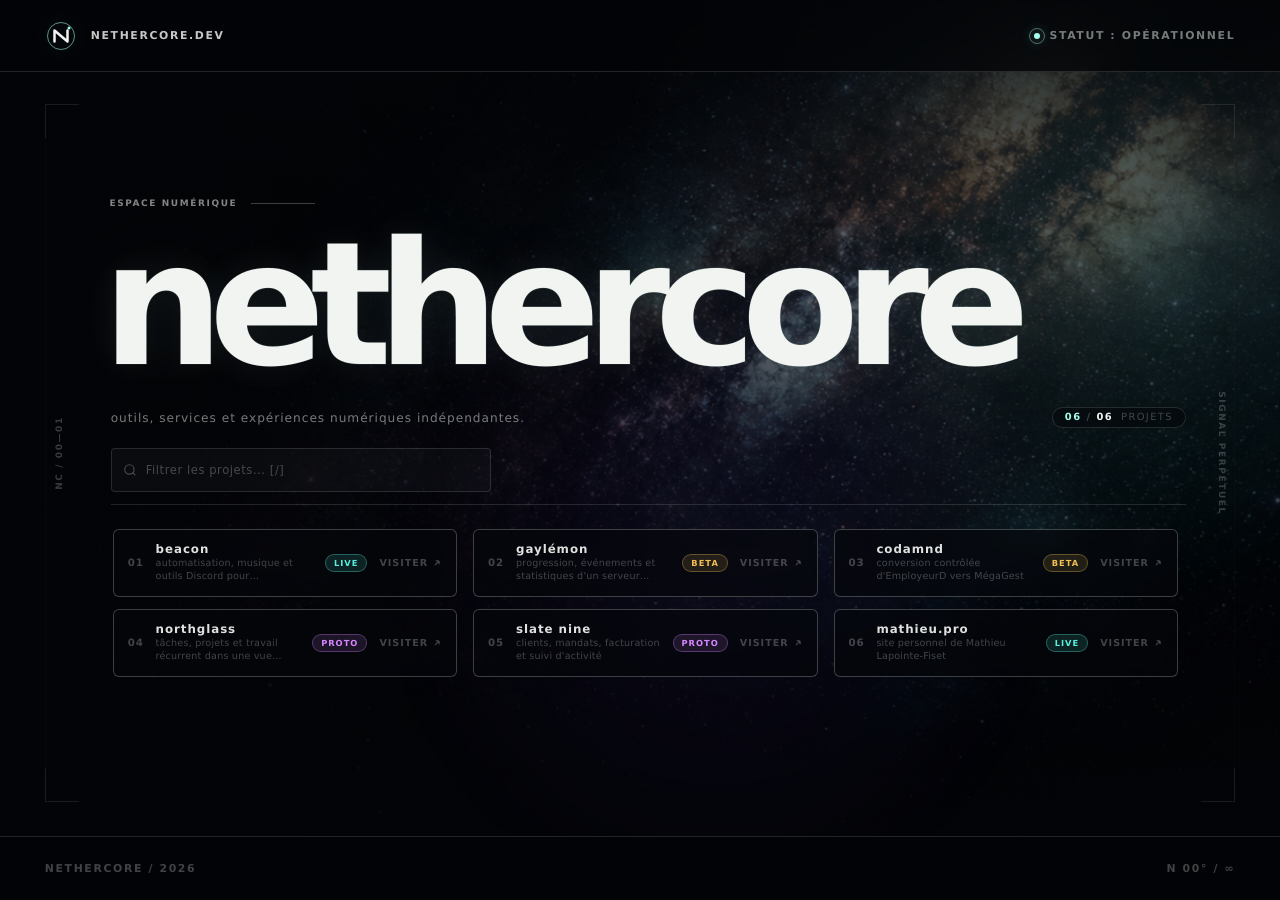
==== commit c0409027: "Ajuster les projets de la landing" ====
--- a/public/index.html
+++ b/public/index.html
@@ -3,8 +3,8 @@
   <head>
     <meta charset="utf-8">
     <meta name="viewport" content="width=device-width, initial-scale=1">
-    <title>nethercore.dev — plateforme de développement</title>
-    <meta name="description" content="Nethercore est une plateforme de développement et d'expérimentation.">
+    <title>nethercore.dev — projets et outils numériques</title>
+    <meta name="description" content="Nethercore rassemble des outils, des services et des expériences numériques indépendantes.">
     <meta name="theme-color" content="#030407">
     <meta name="color-scheme" content="dark">
     <meta name="referrer" content="strict-origin-when-cross-origin">
@@ -13,8 +13,8 @@
 
     <meta property="og:type" content="website">
     <meta property="og:site_name" content="nethercore">
-    <meta property="og:title" content="nethercore.dev — plateforme de développement">
-    <meta property="og:description" content="Plateforme de développement et d'expérimentation.">
+    <meta property="og:title" content="nethercore.dev — projets et outils numériques">
+    <meta property="og:description" content="Outils, services et expériences numériques indépendantes.">
     <meta property="og:url" content="https://nethercore.dev/">
     <meta property="og:image" content="https://nethercore.dev/assets/galaxy-field.png">
     <meta property="og:image:type" content="image/png">
@@ -22,8 +22,8 @@
     <meta property="og:image:height" content="916">
     <meta property="og:image:alt" content="Scène galactique de nethercore.dev">
     <meta name="twitter:card" content="summary_large_image">
-    <meta name="twitter:title" content="nethercore.dev — plateforme de développement">
-    <meta name="twitter:description" content="Plateforme de développement et d'expérimentation.">
+    <meta name="twitter:title" content="nethercore.dev — projets et outils numériques">
+    <meta name="twitter:description" content="Outils, services et expériences numériques indépendantes.">
     <meta name="twitter:image" content="https://nethercore.dev/assets/galaxy-field.png">
     <meta name="twitter:image:alt" content="Scène galactique de nethercore.dev">
 
@@ -33,15 +33,21 @@
         "@type": "WebSite",
         "name": "nethercore",
         "url": "https://nethercore.dev/",
-        "description": "Plateforme de développement et d'expérimentation.",
+        "description": "Outils, services et expériences numériques indépendantes.",
         "inLanguage": "fr"
       }
     </script>
 
     <link rel="preload" href="assets/galaxy-field.png" as="image" fetchpriority="high">
     <link rel="icon" href="assets/nethercore-mark.svg" type="image/svg+xml">
-    <script defer src="https://analytics.nethercore.dev/script.js" data-website-id="b2703175-0c53-4a6f-9a3f-dba105c89543"></script>
-    <link rel="stylesheet" href="styles.css?v=20260809-1">
+    <script
+      defer
+      src="https://analytics.nethercore.dev/script.js"
+      integrity="sha384-KovSIPpdrAZNHs+M91d7FOrLat5rqcpTtQUq/GLIzYwAt+eN0EQHlgdUgm/0U2j+"
+      crossorigin="anonymous"
+      data-website-id="b2703175-0c53-4a6f-9a3f-dba105c89543"
+    ></script>
+    <link rel="stylesheet" href="styles.css?v=20260812-1">
   </head>
   <body>
     <a class="skip-link" href="#main-content">Aller au contenu principal</a>
@@ -82,7 +88,7 @@
 
             <div class="hero-meta">
               <div class="meta-header">
-                <p class="meta-description">plateforme de développement et d'expérimentation.</p>
+                <p class="meta-description">outils, services et expériences numériques indépendantes.</p>
                 <div class="project-counter" id="project-counter" aria-live="polite">
                   <span class="counter-visible">06</span><span class="counter-separator">/</span><span class="counter-total">06</span>
                   <span class="counter-label">projets</span>
@@ -109,12 +115,6 @@
                   </button>
                 </div>
 
-                <div class="filter-tabs" role="group" aria-label="Filtrer par statut">
-                  <button type="button" class="filter-tab active" data-filter="all" aria-pressed="true">Tous</button>
-                  <button type="button" class="filter-tab" data-filter="live" aria-pressed="false">Live</button>
-                  <button type="button" class="filter-tab" data-filter="beta" aria-pressed="false">Beta</button>
-                  <button type="button" class="filter-tab" data-filter="proto" aria-pressed="false">Proto</button>
-                </div>
               </div>
 
               <nav class="utility-list" id="project-list" aria-label="Projets publics">
@@ -122,44 +122,21 @@
                   class="utility-link"
                   data-project
                   data-status="live"
-                  data-category="live"
-                  data-name="analytics"
-                  href="https://analytics.nethercore.dev/"
-                  target="_blank"
-                  rel="noopener noreferrer"
-                  aria-label="Ouvrir Analytics dans un nouvel onglet"
+                  data-category="discord"
+                  data-name="beacon"
+                  href="https://beacon.nethercore.dev/"
+                  target="_blank"
+                  rel="noopener noreferrer"
+                  aria-label="Ouvrir le site de Beacon dans un nouvel onglet"
                 >
                   <span class="utility-index" aria-hidden="true">01</span>
                   <div class="utility-info">
-                    <span class="utility-name">analytics</span>
-                    <span class="utility-desc">mesure d'audience & télémétrie</span>
+                    <span class="utility-name">beacon</span>
+                    <span class="utility-desc">automatisation, musique et outils Discord pour communautés de jeu</span>
                   </div>
                   <span class="utility-badge badge-live">live</span>
                   <span class="utility-action" aria-hidden="true">
-                    <span>ouvrir</span>
-                    <svg width="10" height="10" viewBox="0 0 12 12" fill="none" stroke="currentColor" stroke-width="1.5"><path d="M3.5 8.5L8.5 3.5M8.5 3.5H4.5M8.5 3.5V7.5"/></svg>
-                  </span>
-                </a>
-
-                <a
-                  class="utility-link"
-                  data-project
-                  data-status="live"
-                  data-category="live"
-                  data-name="beacon"
-                  href="https://discord.gg/HPFWrFjdXJ"
-                  target="_blank"
-                  rel="noopener noreferrer"
-                  aria-label="Rejoindre le bot Beacon Discord dans un nouvel onglet"
-                >
-                  <span class="utility-index" aria-hidden="true">02</span>
-                  <div class="utility-info">
-                    <span class="utility-name">beacon</span>
-                    <span class="utility-desc">bot discord du channel Gaymers</span>
-                  </div>
-                  <span class="utility-badge badge-live">live</span>
-                  <span class="utility-action" aria-hidden="true">
-                    <span>rejoindre</span>
+                    <span>visiter</span>
                     <svg width="10" height="10" viewBox="0 0 12 12" fill="none" stroke="currentColor" stroke-width="1.5"><path d="M3.5 8.5L8.5 3.5M8.5 3.5H4.5M8.5 3.5V7.5"/></svg>
                   </span>
                 </a>
@@ -168,21 +145,21 @@
                   class="utility-link"
                   data-project
                   data-status="beta"
-                  data-category="beta"
+                  data-category="palworld"
                   data-name="gaylémon"
                   href="https://gaylemon.nethercore.dev/"
                   target="_blank"
                   rel="noopener noreferrer"
                   aria-label="Ouvrir Gaylémon dans un nouvel onglet"
                 >
-                  <span class="utility-index" aria-hidden="true">03</span>
+                  <span class="utility-index" aria-hidden="true">02</span>
                   <div class="utility-info">
                     <span class="utility-name">gaylémon</span>
-                    <span class="utility-desc">statistiques temps réel serveur Palworld</span>
+                    <span class="utility-desc">progression, événements et statistiques d'un serveur Palworld</span>
                   </div>
                   <span class="utility-badge badge-beta">beta</span>
                   <span class="utility-action" aria-hidden="true">
-                    <span>ouvrir</span>
+                    <span>visiter</span>
                     <svg width="10" height="10" viewBox="0 0 12 12" fill="none" stroke="currentColor" stroke-width="1.5"><path d="M3.5 8.5L8.5 3.5M8.5 3.5H4.5M8.5 3.5V7.5"/></svg>
                   </span>
                 </a>
@@ -191,21 +168,21 @@
                   class="utility-link"
                   data-project
                   data-status="beta"
-                  data-category="beta"
+                  data-category="windows"
                   data-name="codamnd"
                   href="https://codamnd.nethercore.dev/"
                   target="_blank"
                   rel="noopener noreferrer"
                   aria-label="Ouvrir CodaMND dans un nouvel onglet"
                 >
-                  <span class="utility-index" aria-hidden="true">04</span>
+                  <span class="utility-index" aria-hidden="true">03</span>
                   <div class="utility-info">
                     <span class="utility-name">codamnd</span>
-                    <span class="utility-desc">convertisseur paie EmployeurD vers MND</span>
+                    <span class="utility-desc">conversion contrôlée d'EmployeurD vers MégaGest</span>
                   </div>
                   <span class="utility-badge badge-beta">beta</span>
                   <span class="utility-action" aria-hidden="true">
-                    <span>ouvrir</span>
+                    <span>visiter</span>
                     <svg width="10" height="10" viewBox="0 0 12 12" fill="none" stroke="currentColor" stroke-width="1.5"><path d="M3.5 8.5L8.5 3.5M8.5 3.5H4.5M8.5 3.5V7.5"/></svg>
                   </span>
                 </a>
@@ -214,21 +191,21 @@
                   class="utility-link"
                   data-project
                   data-status="proto"
-                  data-category="proto"
+                  data-category="productivite"
                   data-name="northglass"
                   href="https://northglass.nethercore.dev/"
                   target="_blank"
                   rel="noopener noreferrer"
                   aria-label="Ouvrir Northglass dans un nouvel onglet"
                 >
-                  <span class="utility-index" aria-hidden="true">05</span>
+                  <span class="utility-index" aria-hidden="true">04</span>
                   <div class="utility-info">
                     <span class="utility-name">northglass</span>
-                    <span class="utility-desc">gestionnaire de tâches</span>
+                    <span class="utility-desc">tâches, projets et travail récurrent dans une vue claire</span>
                   </div>
                   <span class="utility-badge badge-proto">proto</span>
                   <span class="utility-action" aria-hidden="true">
-                    <span>ouvrir</span>
+                    <span>visiter</span>
                     <svg width="10" height="10" viewBox="0 0 12 12" fill="none" stroke="currentColor" stroke-width="1.5"><path d="M3.5 8.5L8.5 3.5M8.5 3.5H4.5M8.5 3.5V7.5"/></svg>
                   </span>
                 </a>
@@ -237,21 +214,44 @@
                   class="utility-link"
                   data-project
                   data-status="proto"
-                  data-category="proto"
+                  data-category="gestion"
                   data-name="slate nine"
                   href="https://slate-nine.nethercore.dev/"
                   target="_blank"
                   rel="noopener noreferrer"
                   aria-label="Ouvrir Slate Nine dans un nouvel onglet"
                 >
+                  <span class="utility-index" aria-hidden="true">05</span>
+                  <div class="utility-info">
+                    <span class="utility-name">slate nine</span>
+                    <span class="utility-desc">clients, mandats, facturation et suivi d'activité</span>
+                  </div>
+                  <span class="utility-badge badge-proto">proto</span>
+                  <span class="utility-action" aria-hidden="true">
+                    <span>visiter</span>
+                    <svg width="10" height="10" viewBox="0 0 12 12" fill="none" stroke="currentColor" stroke-width="1.5"><path d="M3.5 8.5L8.5 3.5M8.5 3.5H4.5M8.5 3.5V7.5"/></svg>
+                  </span>
+                </a>
+
+                <a
+                  class="utility-link"
+                  data-project
+                  data-status="live"
+                  data-category="personnel"
+                  data-name="mathieu.pro"
+                  href="https://mathieu.pro/"
+                  target="_blank"
+                  rel="noopener noreferrer"
+                  aria-label="Ouvrir le site personnel de Mathieu Lapointe-Fiset dans un nouvel onglet"
+                >
                   <span class="utility-index" aria-hidden="true">06</span>
                   <div class="utility-info">
-                    <span class="utility-name">slate nine</span>
-                    <span class="utility-desc">centre de contrôle travailleur autonome</span>
-                  </div>
-                  <span class="utility-badge badge-proto">proto</span>
-                  <span class="utility-action" aria-hidden="true">
-                    <span>ouvrir</span>
+                    <span class="utility-name">mathieu.pro</span>
+                    <span class="utility-desc">site personnel de Mathieu Lapointe-Fiset</span>
+                  </div>
+                  <span class="utility-badge badge-live">live</span>
+                  <span class="utility-action" aria-hidden="true">
+                    <span>visiter</span>
                     <svg width="10" height="10" viewBox="0 0 12 12" fill="none" stroke="currentColor" stroke-width="1.5"><path d="M3.5 8.5L8.5 3.5M8.5 3.5H4.5M8.5 3.5V7.5"/></svg>
                   </span>
                 </a>
@@ -271,6 +271,6 @@
       </footer>
     </div>
 
-    <script src="app.js?v=20260809-1" defer></script>
+    <script src="app.js?v=20260812-1" defer></script>
   </body>
 </html>
--- a/public/styles.css
+++ b/public/styles.css
@@ -523,67 +523,12 @@
   background: rgba(255, 255, 255, 0.1);
 }
 
-.filter-tabs {
-  display: flex;
-  align-items: center;
-  gap: 6px;
-}
-
-.filter-tab {
-  padding: 6px 14px;
-  border: 1px solid transparent;
-  border-radius: 4px;
-  background: transparent;
-  color: var(--muted);
-  font-family: inherit;
-  font-size: 0.62rem;
-  font-weight: 650;
-  letter-spacing: 0.12em;
-  text-transform: uppercase;
-  cursor: pointer;
-  transition: all 200ms ease;
-}
-
-.filter-tab:hover {
-  border-color: var(--line-strong);
-  color: var(--text);
-}
-
-.filter-tab.active {
-  border-color: var(--accent);
-  background: rgba(167, 255, 240, 0.12);
-  color: var(--accent);
-  box-shadow: 0 0 12px rgba(108, 255, 231, 0.18);
-}
-
 .utility-list {
   display: grid;
   grid-template-columns: repeat(auto-fill, minmax(320px, 1fr));
   gap: 12px 16px;
-  max-height: clamp(260px, 36vh, 440px);
   padding: 6px 8px 6px 2px;
   margin-top: -2px;
-  overflow-y: auto;
-  scrollbar-width: thin;
-  scrollbar-color: rgba(167, 255, 240, 0.3) rgba(3, 4, 7, 0.4);
-}
-
-.utility-list::-webkit-scrollbar {
-  width: 5px;
-}
-
-.utility-list::-webkit-scrollbar-track {
-  background: rgba(3, 4, 7, 0.4);
-  border-radius: 4px;
-}
-
-.utility-list::-webkit-scrollbar-thumb {
-  border-radius: 4px;
-  background: rgba(167, 255, 240, 0.28);
-}
-
-.utility-list::-webkit-scrollbar-thumb:hover {
-  background: rgba(167, 255, 240, 0.55);
 }
 
 .utility-link {
@@ -591,7 +536,7 @@
   grid-template-columns: auto minmax(0, 1fr) auto auto;
   align-items: center;
   gap: 12px;
-  min-height: 56px;
+  min-height: 68px;
   padding: 10px 14px;
   border: 1px solid var(--line-strong);
   border-radius: 6px;
@@ -637,13 +582,15 @@
 }
 
 .utility-desc {
+  display: -webkit-box;
   overflow: hidden;
   color: var(--faint);
   font-size: 0.6rem;
   font-weight: 450;
+  line-height: 1.35;
   letter-spacing: 0.02em;
-  text-overflow: ellipsis;
-  white-space: nowrap;
+  -webkit-box-orient: vertical;
+  -webkit-line-clamp: 2;
 }
 
 .utility-badge {
@@ -914,21 +861,8 @@
     max-width: 100%;
   }
 
-  .filter-tabs {
-    width: 100%;
-    justify-content: space-between;
-  }
-
-  .filter-tab {
-    flex: 1;
-    min-height: 44px;
-    text-align: center;
-    padding: 6px 4px;
-  }
-
   .utility-list {
     grid-template-columns: 1fr;
-    max-height: clamp(240px, 40vh, 380px);
   }
 
   .site-footer p:last-child {
